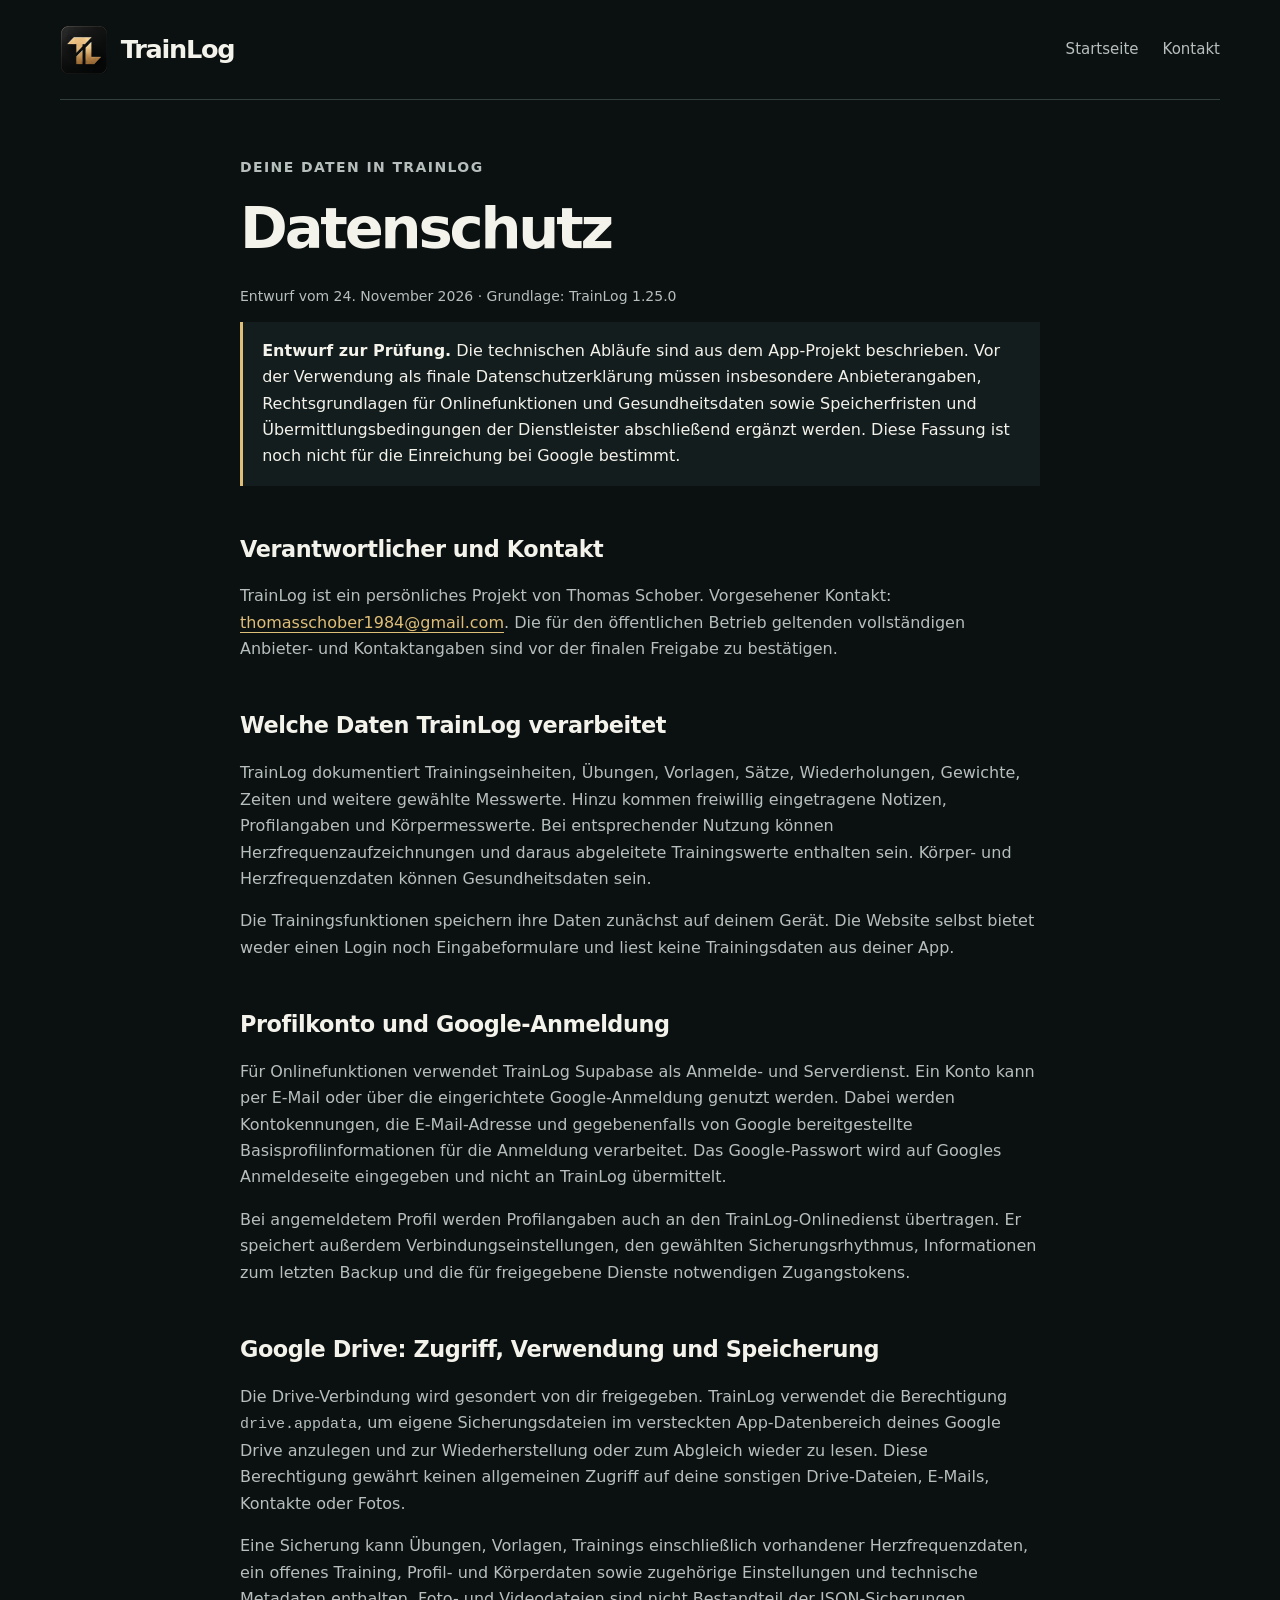
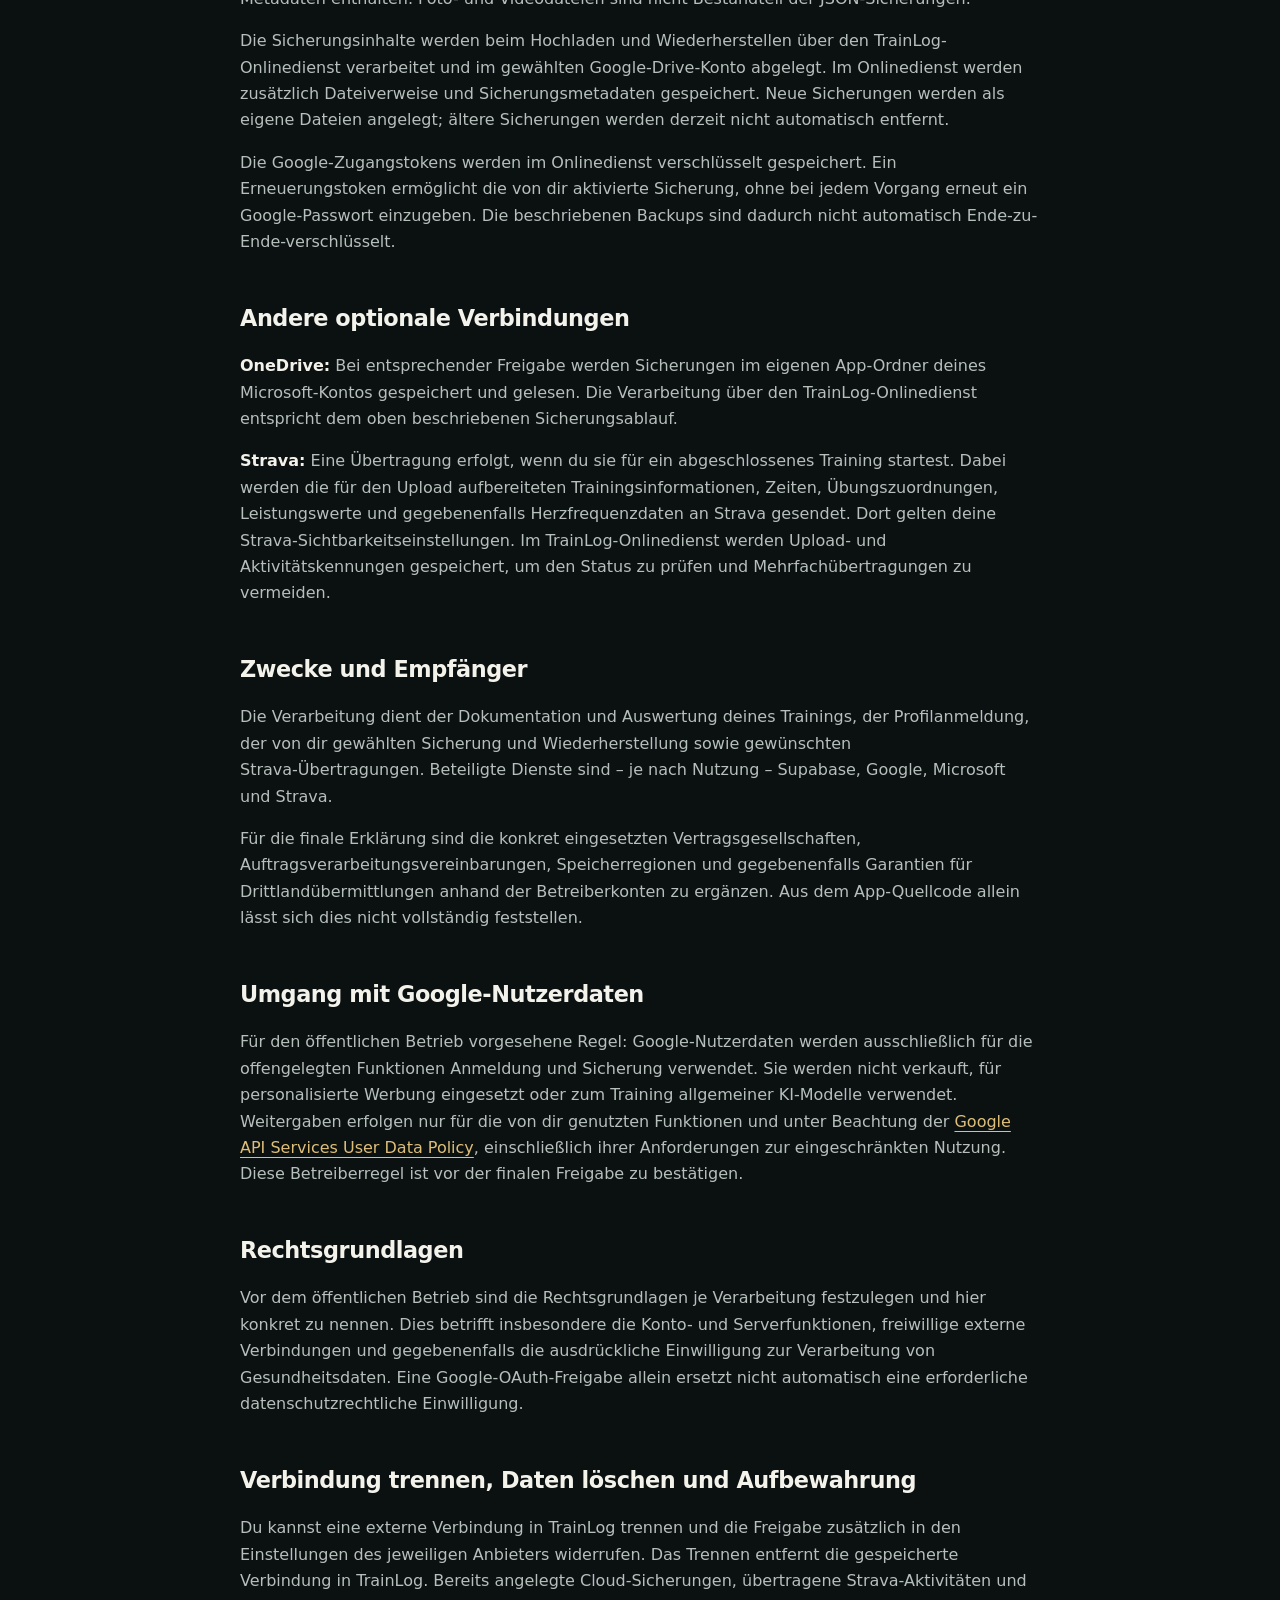
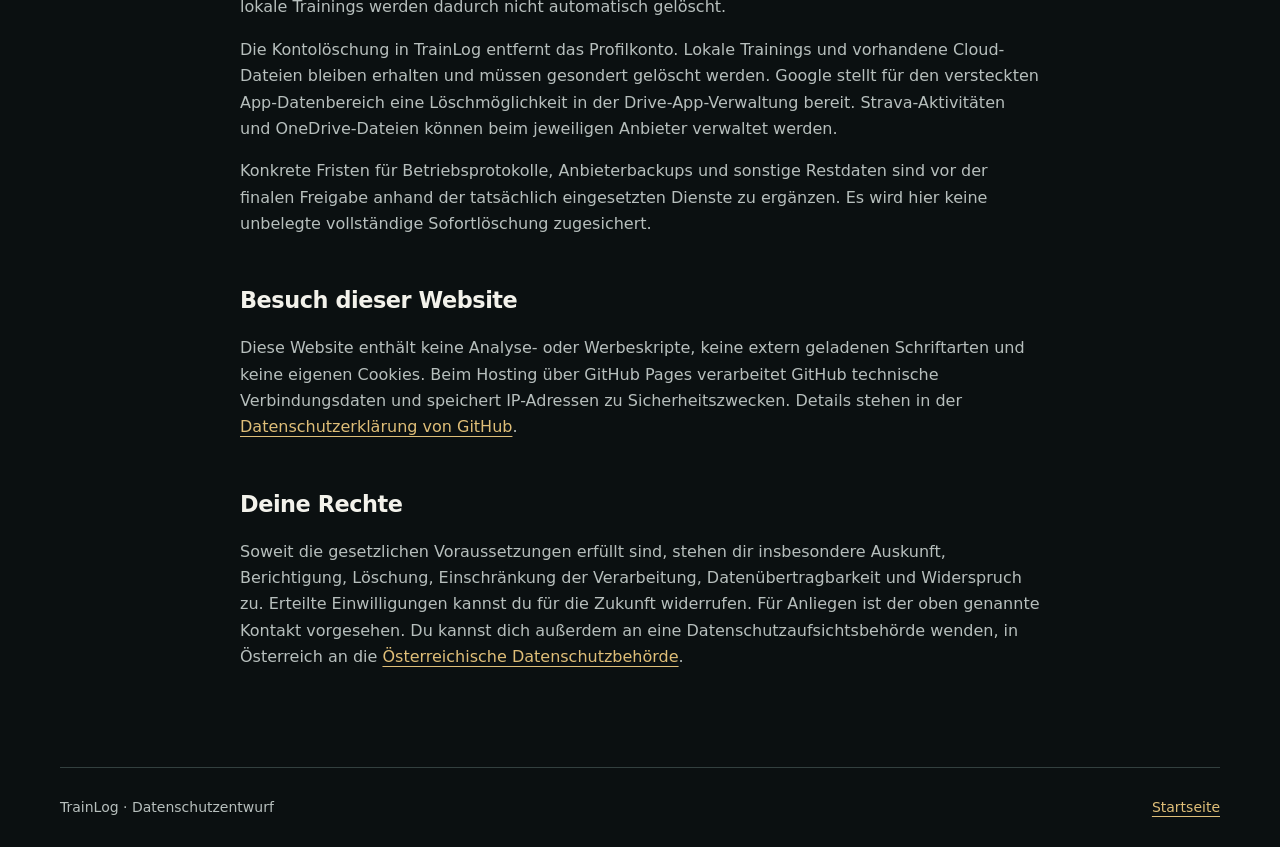
==== datenschutz.html @ 9e6ca292 "Add TrainLog homepage and privacy draft" ====
<!doctype html>
<html lang="de">
<head>
  <meta charset="utf-8"><meta name="viewport" content="width=device-width, initial-scale=1">
  <meta name="robots" content="noindex"><meta name="description" content="Datenschutzhinweise zu TrainLog, Google-Anmeldung, Cloud-Sicherungen und Strava.">
  <title>Datenschutz – TrainLog</title>
  <link rel="icon" href="logo.png" type="image/png"><link rel="stylesheet" href="style.css">
</head>
<body>
  <a class="skip" href="#inhalt">Zum Inhalt</a>
  <header class="site-header wrap"><a class="brand" href="index.html" aria-label="TrainLog Startseite"><img src="logo.png" alt="" width="48" height="48"><span>TrainLog</span></a><nav aria-label="Hauptnavigation"><a href="index.html">Startseite</a><a href="#kontakt">Kontakt</a></nav></header>
  <main id="inhalt" class="legal wrap">
    <p class="eyebrow">Deine Daten in TrainLog</p><h1>Datenschutz</h1><p class="meta">Entwurf vom 24. November 2026 · Grundlage: TrainLog 1.25.0</p>
    <aside class="draft-note"><p><strong>Entwurf zur Prüfung.</strong> Die technischen Abläufe sind aus dem App-Projekt beschrieben. Vor der Verwendung als finale Datenschutzerklärung müssen insbesondere Anbieterangaben, Rechtsgrundlagen für Onlinefunktionen und Gesundheitsdaten sowie Speicherfristen und Übermittlungsbedingungen der Dienstleister abschließend ergänzt werden. Diese Fassung ist noch nicht für die Einreichung bei Google bestimmt.</p></aside>
    <h2 id="kontakt">Verantwortlicher und Kontakt</h2>
    <p>TrainLog ist ein persönliches Projekt von Thomas Schober. Vorgesehener Kontakt: <a href="mailto:thomasschober1984@gmail.com">thomasschober1984@gmail.com</a>. Die für den öffentlichen Betrieb geltenden vollständigen Anbieter- und Kontaktangaben sind vor der finalen Freigabe zu bestätigen.</p>
    <h2>Welche Daten TrainLog verarbeitet</h2>
    <p>TrainLog dokumentiert Trainingseinheiten, Übungen, Vorlagen, Sätze, Wiederholungen, Gewichte, Zeiten und weitere gewählte Messwerte. Hinzu kommen freiwillig eingetragene Notizen, Profilangaben und Körpermesswerte. Bei entsprechender Nutzung können Herzfrequenzaufzeichnungen und daraus abgeleitete Trainingswerte enthalten sein. Körper- und Herzfrequenzdaten können Gesundheitsdaten sein.</p>
    <p>Die Trainingsfunktionen speichern ihre Daten zunächst auf deinem Gerät. Die Website selbst bietet weder einen Login noch Eingabeformulare und liest keine Trainingsdaten aus deiner App.</p>
    <h2>Profilkonto und Google-Anmeldung</h2>
    <p>Für Onlinefunktionen verwendet TrainLog Supabase als Anmelde- und Serverdienst. Ein Konto kann per E-Mail oder über die eingerichtete Google-Anmeldung genutzt werden. Dabei werden Kontokennungen, die E-Mail-Adresse und gegebenenfalls von Google bereitgestellte Basisprofilinformationen für die Anmeldung verarbeitet. Das Google-Passwort wird auf Googles Anmeldeseite eingegeben und nicht an TrainLog übermittelt.</p>
    <p>Bei angemeldetem Profil werden Profilangaben auch an den TrainLog-Onlinedienst übertragen. Er speichert außerdem Verbindungseinstellungen, den gewählten Sicherungsrhythmus, Informationen zum letzten Backup und die für freigegebene Dienste notwendigen Zugangstokens.</p>
    <h2>Google Drive: Zugriff, Verwendung und Speicherung</h2>
    <p>Die Drive-Verbindung wird gesondert von dir freigegeben. TrainLog verwendet die Berechtigung <code>drive.appdata</code>, um eigene Sicherungsdateien im versteckten App-Datenbereich deines Google Drive anzulegen und zur Wiederherstellung oder zum Abgleich wieder zu lesen. Diese Berechtigung gewährt keinen allgemeinen Zugriff auf deine sonstigen Drive-Dateien, E-Mails, Kontakte oder Fotos.</p>
    <p>Eine Sicherung kann Übungen, Vorlagen, Trainings einschließlich vorhandener Herzfrequenzdaten, ein offenes Training, Profil- und Körperdaten sowie zugehörige Einstellungen und technische Metadaten enthalten. Foto- und Videodateien sind nicht Bestandteil der JSON-Sicherungen.</p>
    <p>Die Sicherungsinhalte werden beim Hochladen und Wiederherstellen über den TrainLog-Onlinedienst verarbeitet und im gewählten Google-Drive-Konto abgelegt. Im Onlinedienst werden zusätzlich Dateiverweise und Sicherungsmetadaten gespeichert. Neue Sicherungen werden als eigene Dateien angelegt; ältere Sicherungen werden derzeit nicht automatisch entfernt.</p>
    <p>Die Google-Zugangstokens werden im Onlinedienst verschlüsselt gespeichert. Ein Erneuerungstoken ermöglicht die von dir aktivierte Sicherung, ohne bei jedem Vorgang erneut ein Google-Passwort einzugeben. Die beschriebenen Backups sind dadurch nicht automatisch Ende-zu-Ende-verschlüsselt.</p>
    <h2>Andere optionale Verbindungen</h2>
    <p><strong>OneDrive:</strong> Bei entsprechender Freigabe werden Sicherungen im eigenen App-Ordner deines Microsoft-Kontos gespeichert und gelesen. Die Verarbeitung über den TrainLog-Onlinedienst entspricht dem oben beschriebenen Sicherungsablauf.</p>
    <p><strong>Strava:</strong> Eine Übertragung erfolgt, wenn du sie für ein abgeschlossenes Training startest. Dabei werden die für den Upload aufbereiteten Trainingsinformationen, Zeiten, Übungszuordnungen, Leistungswerte und gegebenenfalls Herzfrequenzdaten an Strava gesendet. Dort gelten deine Strava-Sichtbarkeitseinstellungen. Im TrainLog-Onlinedienst werden Upload- und Aktivitätskennungen gespeichert, um den Status zu prüfen und Mehrfachübertragungen zu vermeiden.</p>
    <h2>Zwecke und Empfänger</h2>
    <p>Die Verarbeitung dient der Dokumentation und Auswertung deines Trainings, der Profilanmeldung, der von dir gewählten Sicherung und Wiederherstellung sowie gewünschten Strava-Übertragungen. Beteiligte Dienste sind – je nach Nutzung – Supabase, Google, Microsoft und Strava.</p>
    <p>Für die finale Erklärung sind die konkret eingesetzten Vertragsgesellschaften, Auftragsverarbeitungsvereinbarungen, Speicherregionen und gegebenenfalls Garantien für Drittlandübermittlungen anhand der Betreiberkonten zu ergänzen. Aus dem App-Quellcode allein lässt sich dies nicht vollständig feststellen.</p>
    <h2>Umgang mit Google-Nutzerdaten</h2>
    <p>Für den öffentlichen Betrieb vorgesehene Regel: Google-Nutzerdaten werden ausschließlich für die offengelegten Funktionen Anmeldung und Sicherung verwendet. Sie werden nicht verkauft, für personalisierte Werbung eingesetzt oder zum Training allgemeiner KI-Modelle verwendet. Weitergaben erfolgen nur für die von dir genutzten Funktionen und unter Beachtung der <a href="https://developers.google.com/terms/api-services-user-data-policy">Google API Services User Data Policy</a>, einschließlich ihrer Anforderungen zur eingeschränkten Nutzung. Diese Betreiberregel ist vor der finalen Freigabe zu bestätigen.</p>
    <h2>Rechtsgrundlagen</h2>
    <p>Vor dem öffentlichen Betrieb sind die Rechtsgrundlagen je Verarbeitung festzulegen und hier konkret zu nennen. Dies betrifft insbesondere die Konto- und Serverfunktionen, freiwillige externe Verbindungen und gegebenenfalls die ausdrückliche Einwilligung zur Verarbeitung von Gesundheitsdaten. Eine Google-OAuth-Freigabe allein ersetzt nicht automatisch eine erforderliche datenschutzrechtliche Einwilligung.</p>
    <h2>Verbindung trennen, Daten löschen und Aufbewahrung</h2>
    <p>Du kannst eine externe Verbindung in TrainLog trennen und die Freigabe zusätzlich in den Einstellungen des jeweiligen Anbieters widerrufen. Das Trennen entfernt die gespeicherte Verbindung in TrainLog. Bereits angelegte Cloud-Sicherungen, übertragene Strava-Aktivitäten und lokale Trainings werden dadurch nicht automatisch gelöscht.</p>
    <p>Die Kontolöschung in TrainLog entfernt das Profilkonto. Lokale Trainings und vorhandene Cloud-Dateien bleiben erhalten und müssen gesondert gelöscht werden. Google stellt für den versteckten App-Datenbereich eine Löschmöglichkeit in der Drive-App-Verwaltung bereit. Strava-Aktivitäten und OneDrive-Dateien können beim jeweiligen Anbieter verwaltet werden.</p>
    <p>Konkrete Fristen für Betriebsprotokolle, Anbieterbackups und sonstige Restdaten sind vor der finalen Freigabe anhand der tatsächlich eingesetzten Dienste zu ergänzen. Es wird hier keine unbelegte vollständige Sofortlöschung zugesichert.</p>
    <h2>Besuch dieser Website</h2>
    <p>Diese Website enthält keine Analyse- oder Werbeskripte, keine extern geladenen Schriftarten und keine eigenen Cookies. Beim Hosting über GitHub Pages verarbeitet GitHub technische Verbindungsdaten und speichert IP-Adressen zu Sicherheitszwecken. Details stehen in der <a href="https://docs.github.com/en/site-policy/privacy-policies/github-general-privacy-statement">Datenschutzerklärung von GitHub</a>.</p>
    <h2>Deine Rechte</h2>
    <p>Soweit die gesetzlichen Voraussetzungen erfüllt sind, stehen dir insbesondere Auskunft, Berichtigung, Löschung, Einschränkung der Verarbeitung, Datenübertragbarkeit und Widerspruch zu. Erteilte Einwilligungen kannst du für die Zukunft widerrufen. Für Anliegen ist der oben genannte Kontakt vorgesehen. Du kannst dich außerdem an eine Datenschutzaufsichtsbehörde wenden, in Österreich an die <a href="https://www.dsb.gv.at/">Österreichische Datenschutzbehörde</a>.</p>
  </main>
  <footer class="site-footer wrap"><span>TrainLog · Datenschutzentwurf</span><a href="index.html">Startseite</a></footer>
</body>
</html>
---- style.css ----
:root{color-scheme:dark;--bg:#0b1011;--panel:#141d1e;--text:#f3f2eb;--muted:#b7bfbd;--gold:#dfbe78;--line:#33403f;font-family:system-ui,-apple-system,BlinkMacSystemFont,"Segoe UI",sans-serif;font-size:16px}
*{box-sizing:border-box}html{scroll-behavior:smooth;scroll-padding-top:2rem}body{margin:0;background:var(--bg);color:var(--text);line-height:1.65}a{color:var(--gold);text-underline-offset:.25em}a:hover{text-decoration-thickness:2px}a:focus-visible{outline:2px solid var(--gold);outline-offset:6px;border-radius:2px}img{max-width:100%;height:auto}.wrap{width:min(1160px,calc(100% - 3rem));margin-inline:auto}.skip{position:absolute;left:1rem;top:-10rem;background:var(--bg);padding:.75rem;z-index:10}.skip:focus{top:1rem}.site-header{display:flex;align-items:center;justify-content:space-between;gap:1.5rem;padding-block:1.6rem;border-bottom:1px solid var(--line)}.brand{display:flex;gap:.8rem;align-items:center;text-decoration:none;color:var(--text);font-size:1.6rem;font-weight:750;letter-spacing:-.05em}.brand img{width:48px;height:48px;object-fit:contain;border-radius:8px}.site-header nav{display:flex;flex-wrap:wrap;gap:1.5rem}.site-header nav a{color:var(--muted);font-size:.9375rem;text-decoration:none}.site-header nav a:hover{color:var(--gold)}.hero{min-height:640px;display:grid;grid-template-columns:1.12fr 1fr;align-items:center;gap:4rem;padding-block:5rem}.eyebrow{color:var(--gold);font-size:.875rem;font-weight:650;letter-spacing:.1em;text-transform:uppercase;margin:0 0 1.2rem}h1,h2,h3,p{margin-top:0}h1{font-size:clamp(2.8rem,5.5vw,4.6rem);letter-spacing:-.055em;line-height:1.08;margin-bottom:1.5rem}h1 span{color:var(--gold)}.intro{color:var(--muted);font-size:1.15rem;max-width:34rem;line-height:1.75;margin-bottom:2rem}.button{display:inline-block;background:var(--gold);color:#161710;font-weight:700;padding:.9rem 1.3rem;border-radius:6px;text-decoration:none}.button:hover{background:#edd39c}.training-example{position:relative;overflow:hidden;padding:2rem;background:linear-gradient(140deg,#22302d,#11191a 70%);border:1px solid #6d6044;border-radius:20px;box-shadow:0 20px 60px #0004}.training-example:before{content:"";display:block;width:42%;height:3px;position:absolute;top:0;left:2rem;background:var(--gold)}.example-top{display:flex;justify-content:space-between;align-items:center;gap:1rem;color:var(--muted);font-size:.875rem;margin-bottom:1.7rem}.example-label{border:1px solid var(--line);padding:.15rem .5rem;border-radius:20px;font-size:.8125rem}.training-example h2{font-size:2rem;letter-spacing:-.04em;margin-bottom:1.5rem}.volume{font-size:clamp(2.7rem,5vw,4rem);font-weight:800;letter-spacing:-.06em;line-height:1.1;color:var(--gold);margin-bottom:.4rem}.volume span{font-size:.5em;letter-spacing:-.02em}.volume-caption{font-size:.875rem;color:var(--muted);margin-bottom:2rem}.metrics{display:grid;grid-template-columns:repeat(3,1fr);gap:.75rem;padding-block:1.4rem;border-block:1px solid var(--line)}.metrics strong{display:block;font-size:1.45rem}.metrics span{font-size:.875rem;color:var(--muted)}.example-bottom{font-size:.9375rem;color:var(--muted);padding-top:1.2rem}.section{padding-block:5rem}.section h2{font-size:clamp(2rem,3.5vw,3rem);line-height:1.15;letter-spacing:-.04em;margin-bottom:2.5rem}.features{display:grid;grid-template-columns:repeat(2,1fr);gap:2.5rem 4rem}.features article{border-top:1px solid var(--line);padding-top:1.5rem}.features h3{font-size:1.25rem;margin-bottom:.6rem}.features p,.split p,.contact p{color:var(--muted)}.backup-section{background:var(--panel);border-block:1px solid var(--line)}.split{display:grid;grid-template-columns:1fr 1fr;gap:5rem}.split h2{margin-bottom:1.5rem}.split h3{font-size:1.25rem;margin-bottom:1rem}.text-link{font-weight:650}.contact h2{margin-bottom:1rem}.site-footer{border-top:1px solid var(--line);padding-block:1.8rem;display:flex;flex-wrap:wrap;justify-content:space-between;gap:1rem;font-size:.875rem;color:var(--muted)}.legal{max-width:800px;padding-block:3.5rem 5rem}.legal h1{font-size:clamp(2.5rem,6vw,3.6rem)}.legal h2{font-size:1.4rem;letter-spacing:-.02em;margin-top:2.8rem;margin-bottom:1rem}.legal p,.legal li{color:var(--muted)}.legal strong{color:var(--text)}.legal ul{padding-left:1.3rem}.draft-note{border-left:3px solid var(--gold);padding:1rem 1.2rem;background:var(--panel);margin-bottom:2.5rem}.draft-note p{margin:0}.legal .draft-note,.legal .draft-note p{color:var(--text)}.legal code{overflow-wrap:anywhere;font-size:.9375rem}.meta{font-size:.875rem;color:var(--muted)}.legal a,.contact a{overflow-wrap:anywhere}
@media(max-width:850px){.hero{grid-template-columns:1fr;gap:3rem;padding-block:3.5rem;min-height:auto}.hero-copy{max-width:650px}.training-example{width:min(100%,480px)}.split{grid-template-columns:1fr;gap:2rem}.features{gap:2rem}.section{padding-block:3.5rem}}
@media(max-width:480px){.wrap{width:calc(100% - 2rem)}.site-header{align-items:flex-start;flex-direction:column;gap:1rem}.site-header nav{gap:1.2rem}.brand{font-size:1.4rem}.brand img{width:40px;height:40px}.hero{padding-block:2.5rem}h1{font-size:2.7rem}.intro{font-size:1.0625rem}.training-example{padding:1.4rem}.features{grid-template-columns:1fr}.metrics span{font-size:.8125rem}.example-top{gap:.5rem}.section{padding-block:3rem}}
@media(prefers-reduced-motion:reduce){html{scroll-behavior:auto}}
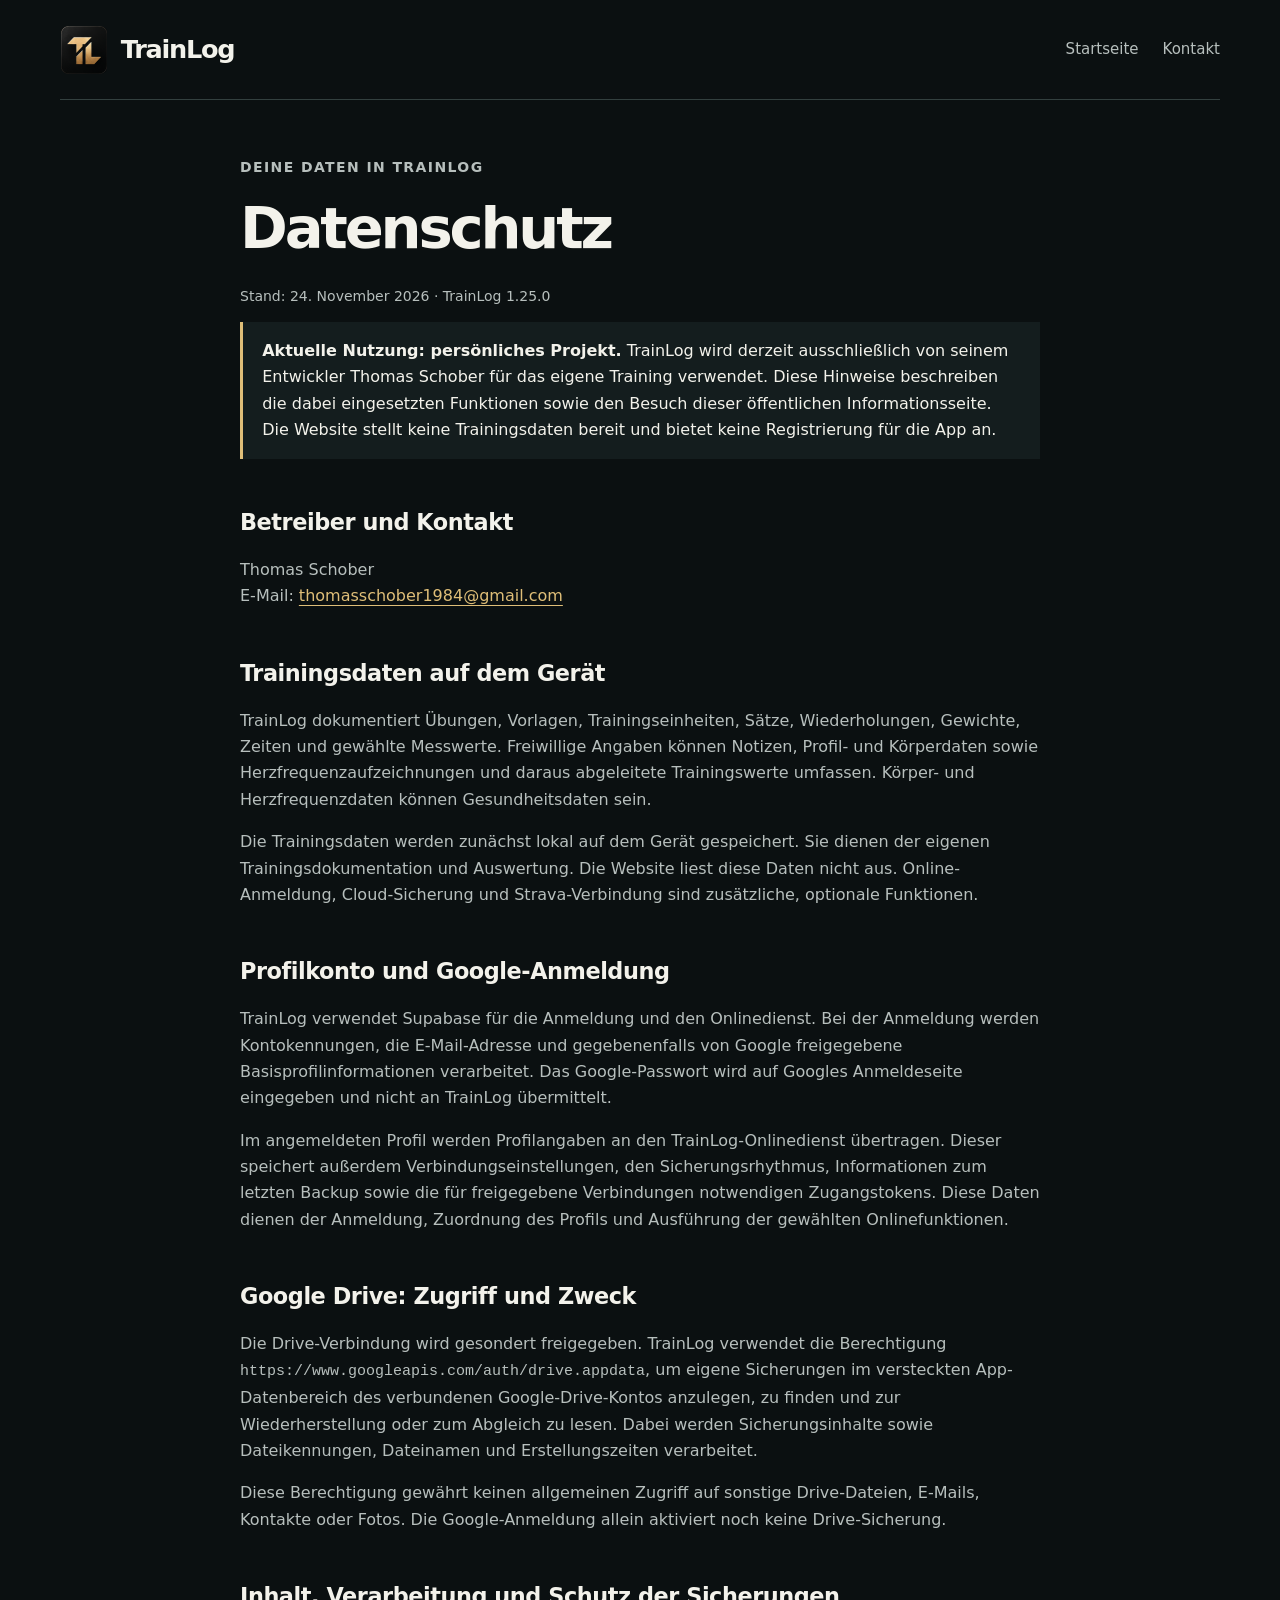
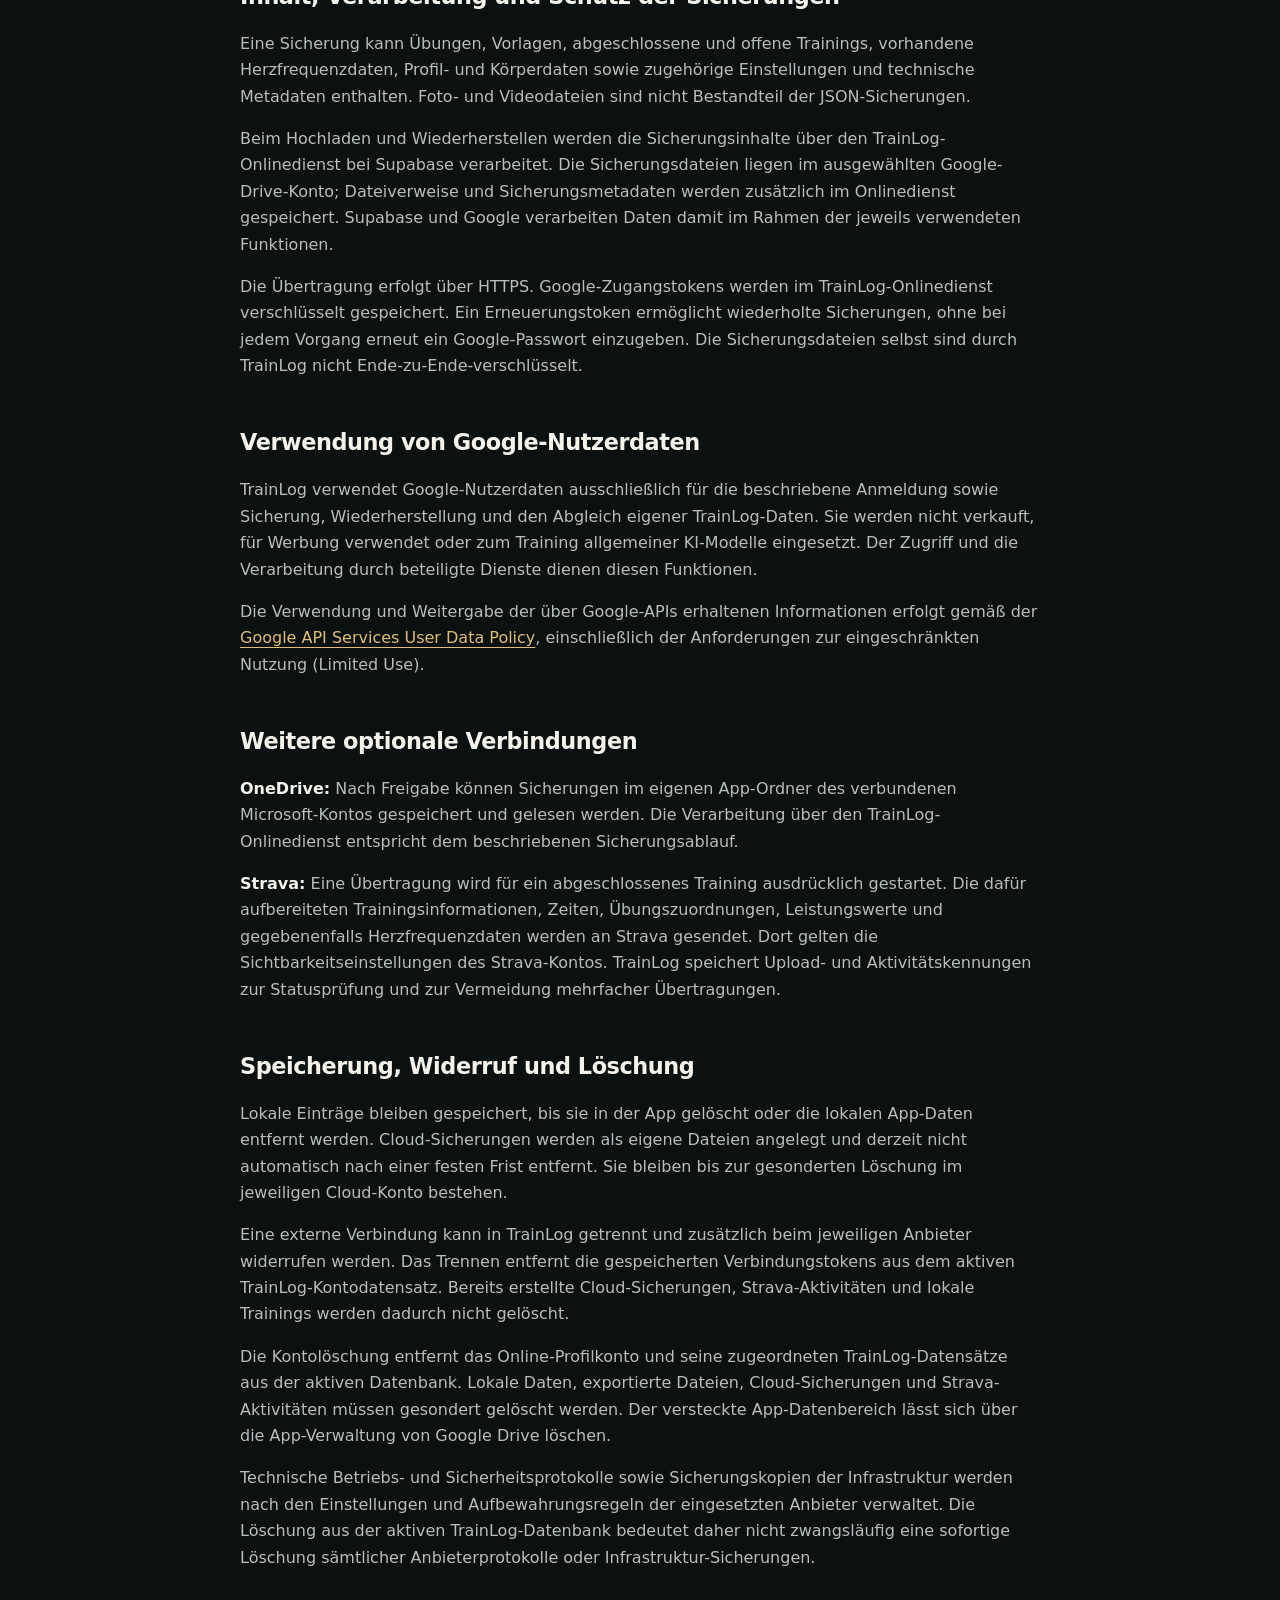
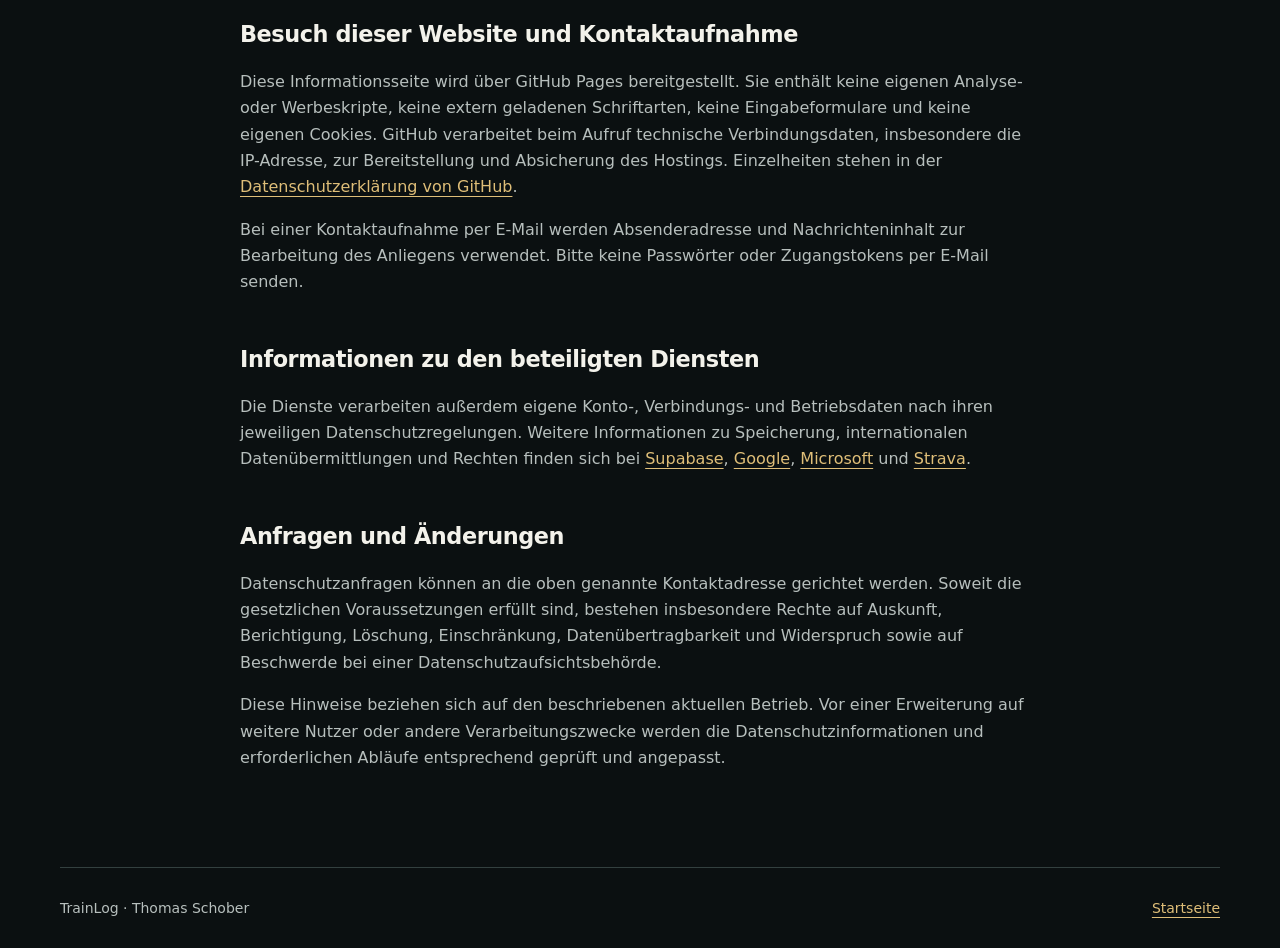
==== commit 45fa009a: "Clarify personal use and publish current privacy information" ====
--- a/datenschutz.html
+++ b/datenschutz.html
@@ -2,7 +2,7 @@
 <html lang="de">
 <head>
   <meta charset="utf-8"><meta name="viewport" content="width=device-width, initial-scale=1">
-  <meta name="robots" content="noindex"><meta name="description" content="Datenschutzhinweise zu TrainLog, Google-Anmeldung, Cloud-Sicherungen und Strava.">
+  <meta name="description" content="Datenschutzhinweise zur privaten Nutzung von TrainLog, zur Google-Anmeldung und zu optionalen Sicherungen in Google Drive.">
   <title>Datenschutz – TrainLog</title>
   <link rel="icon" href="logo.png" type="image/png"><link rel="stylesheet" href="style.css">
 </head>
@@ -10,40 +10,43 @@
   <a class="skip" href="#inhalt">Zum Inhalt</a>
   <header class="site-header wrap"><a class="brand" href="index.html" aria-label="TrainLog Startseite"><img src="logo.png" alt="" width="48" height="48"><span>TrainLog</span></a><nav aria-label="Hauptnavigation"><a href="index.html">Startseite</a><a href="#kontakt">Kontakt</a></nav></header>
   <main id="inhalt" class="legal wrap">
-    <p class="eyebrow">Deine Daten in TrainLog</p><h1>Datenschutz</h1><p class="meta">Entwurf vom 24. November 2026 · Grundlage: TrainLog 1.25.0</p>
-    <aside class="draft-note"><p><strong>Entwurf zur Prüfung.</strong> Die technischen Abläufe sind aus dem App-Projekt beschrieben. Vor der Verwendung als finale Datenschutzerklärung müssen insbesondere Anbieterangaben, Rechtsgrundlagen für Onlinefunktionen und Gesundheitsdaten sowie Speicherfristen und Übermittlungsbedingungen der Dienstleister abschließend ergänzt werden. Diese Fassung ist noch nicht für die Einreichung bei Google bestimmt.</p></aside>
-    <h2 id="kontakt">Verantwortlicher und Kontakt</h2>
-    <p>TrainLog ist ein persönliches Projekt von Thomas Schober. Vorgesehener Kontakt: <a href="mailto:thomasschober1984@gmail.com">thomasschober1984@gmail.com</a>. Die für den öffentlichen Betrieb geltenden vollständigen Anbieter- und Kontaktangaben sind vor der finalen Freigabe zu bestätigen.</p>
-    <h2>Welche Daten TrainLog verarbeitet</h2>
-    <p>TrainLog dokumentiert Trainingseinheiten, Übungen, Vorlagen, Sätze, Wiederholungen, Gewichte, Zeiten und weitere gewählte Messwerte. Hinzu kommen freiwillig eingetragene Notizen, Profilangaben und Körpermesswerte. Bei entsprechender Nutzung können Herzfrequenzaufzeichnungen und daraus abgeleitete Trainingswerte enthalten sein. Körper- und Herzfrequenzdaten können Gesundheitsdaten sein.</p>
-    <p>Die Trainingsfunktionen speichern ihre Daten zunächst auf deinem Gerät. Die Website selbst bietet weder einen Login noch Eingabeformulare und liest keine Trainingsdaten aus deiner App.</p>
+    <p class="eyebrow">Deine Daten in TrainLog</p><h1>Datenschutz</h1><p class="meta">Stand: 24. November 2026 · TrainLog 1.25.0</p>
+    <aside class="draft-note"><p><strong>Aktuelle Nutzung: persönliches Projekt.</strong> TrainLog wird derzeit ausschließlich von seinem Entwickler Thomas Schober für das eigene Training verwendet. Diese Hinweise beschreiben die dabei eingesetzten Funktionen sowie den Besuch dieser öffentlichen Informationsseite. Die Website stellt keine Trainingsdaten bereit und bietet keine Registrierung für die App an.</p></aside>
+    <h2 id="kontakt">Betreiber und Kontakt</h2>
+    <p>Thomas Schober<br>E-Mail: <a href="mailto:thomasschober1984@gmail.com">thomasschober1984@gmail.com</a></p>
+    <h2>Trainingsdaten auf dem Gerät</h2>
+    <p>TrainLog dokumentiert Übungen, Vorlagen, Trainingseinheiten, Sätze, Wiederholungen, Gewichte, Zeiten und gewählte Messwerte. Freiwillige Angaben können Notizen, Profil- und Körperdaten sowie Herzfrequenzaufzeichnungen und daraus abgeleitete Trainingswerte umfassen. Körper- und Herzfrequenzdaten können Gesundheitsdaten sein.</p>
+    <p>Die Trainingsdaten werden zunächst lokal auf dem Gerät gespeichert. Sie dienen der eigenen Trainingsdokumentation und Auswertung. Die Website liest diese Daten nicht aus. Online-Anmeldung, Cloud-Sicherung und Strava-Verbindung sind zusätzliche, optionale Funktionen.</p>
     <h2>Profilkonto und Google-Anmeldung</h2>
-    <p>Für Onlinefunktionen verwendet TrainLog Supabase als Anmelde- und Serverdienst. Ein Konto kann per E-Mail oder über die eingerichtete Google-Anmeldung genutzt werden. Dabei werden Kontokennungen, die E-Mail-Adresse und gegebenenfalls von Google bereitgestellte Basisprofilinformationen für die Anmeldung verarbeitet. Das Google-Passwort wird auf Googles Anmeldeseite eingegeben und nicht an TrainLog übermittelt.</p>
-    <p>Bei angemeldetem Profil werden Profilangaben auch an den TrainLog-Onlinedienst übertragen. Er speichert außerdem Verbindungseinstellungen, den gewählten Sicherungsrhythmus, Informationen zum letzten Backup und die für freigegebene Dienste notwendigen Zugangstokens.</p>
-    <h2>Google Drive: Zugriff, Verwendung und Speicherung</h2>
-    <p>Die Drive-Verbindung wird gesondert von dir freigegeben. TrainLog verwendet die Berechtigung <code>drive.appdata</code>, um eigene Sicherungsdateien im versteckten App-Datenbereich deines Google Drive anzulegen und zur Wiederherstellung oder zum Abgleich wieder zu lesen. Diese Berechtigung gewährt keinen allgemeinen Zugriff auf deine sonstigen Drive-Dateien, E-Mails, Kontakte oder Fotos.</p>
-    <p>Eine Sicherung kann Übungen, Vorlagen, Trainings einschließlich vorhandener Herzfrequenzdaten, ein offenes Training, Profil- und Körperdaten sowie zugehörige Einstellungen und technische Metadaten enthalten. Foto- und Videodateien sind nicht Bestandteil der JSON-Sicherungen.</p>
-    <p>Die Sicherungsinhalte werden beim Hochladen und Wiederherstellen über den TrainLog-Onlinedienst verarbeitet und im gewählten Google-Drive-Konto abgelegt. Im Onlinedienst werden zusätzlich Dateiverweise und Sicherungsmetadaten gespeichert. Neue Sicherungen werden als eigene Dateien angelegt; ältere Sicherungen werden derzeit nicht automatisch entfernt.</p>
-    <p>Die Google-Zugangstokens werden im Onlinedienst verschlüsselt gespeichert. Ein Erneuerungstoken ermöglicht die von dir aktivierte Sicherung, ohne bei jedem Vorgang erneut ein Google-Passwort einzugeben. Die beschriebenen Backups sind dadurch nicht automatisch Ende-zu-Ende-verschlüsselt.</p>
-    <h2>Andere optionale Verbindungen</h2>
-    <p><strong>OneDrive:</strong> Bei entsprechender Freigabe werden Sicherungen im eigenen App-Ordner deines Microsoft-Kontos gespeichert und gelesen. Die Verarbeitung über den TrainLog-Onlinedienst entspricht dem oben beschriebenen Sicherungsablauf.</p>
-    <p><strong>Strava:</strong> Eine Übertragung erfolgt, wenn du sie für ein abgeschlossenes Training startest. Dabei werden die für den Upload aufbereiteten Trainingsinformationen, Zeiten, Übungszuordnungen, Leistungswerte und gegebenenfalls Herzfrequenzdaten an Strava gesendet. Dort gelten deine Strava-Sichtbarkeitseinstellungen. Im TrainLog-Onlinedienst werden Upload- und Aktivitätskennungen gespeichert, um den Status zu prüfen und Mehrfachübertragungen zu vermeiden.</p>
-    <h2>Zwecke und Empfänger</h2>
-    <p>Die Verarbeitung dient der Dokumentation und Auswertung deines Trainings, der Profilanmeldung, der von dir gewählten Sicherung und Wiederherstellung sowie gewünschten Strava-Übertragungen. Beteiligte Dienste sind – je nach Nutzung – Supabase, Google, Microsoft und Strava.</p>
-    <p>Für die finale Erklärung sind die konkret eingesetzten Vertragsgesellschaften, Auftragsverarbeitungsvereinbarungen, Speicherregionen und gegebenenfalls Garantien für Drittlandübermittlungen anhand der Betreiberkonten zu ergänzen. Aus dem App-Quellcode allein lässt sich dies nicht vollständig feststellen.</p>
-    <h2>Umgang mit Google-Nutzerdaten</h2>
-    <p>Für den öffentlichen Betrieb vorgesehene Regel: Google-Nutzerdaten werden ausschließlich für die offengelegten Funktionen Anmeldung und Sicherung verwendet. Sie werden nicht verkauft, für personalisierte Werbung eingesetzt oder zum Training allgemeiner KI-Modelle verwendet. Weitergaben erfolgen nur für die von dir genutzten Funktionen und unter Beachtung der <a href="https://developers.google.com/terms/api-services-user-data-policy">Google API Services User Data Policy</a>, einschließlich ihrer Anforderungen zur eingeschränkten Nutzung. Diese Betreiberregel ist vor der finalen Freigabe zu bestätigen.</p>
-    <h2>Rechtsgrundlagen</h2>
-    <p>Vor dem öffentlichen Betrieb sind die Rechtsgrundlagen je Verarbeitung festzulegen und hier konkret zu nennen. Dies betrifft insbesondere die Konto- und Serverfunktionen, freiwillige externe Verbindungen und gegebenenfalls die ausdrückliche Einwilligung zur Verarbeitung von Gesundheitsdaten. Eine Google-OAuth-Freigabe allein ersetzt nicht automatisch eine erforderliche datenschutzrechtliche Einwilligung.</p>
-    <h2>Verbindung trennen, Daten löschen und Aufbewahrung</h2>
-    <p>Du kannst eine externe Verbindung in TrainLog trennen und die Freigabe zusätzlich in den Einstellungen des jeweiligen Anbieters widerrufen. Das Trennen entfernt die gespeicherte Verbindung in TrainLog. Bereits angelegte Cloud-Sicherungen, übertragene Strava-Aktivitäten und lokale Trainings werden dadurch nicht automatisch gelöscht.</p>
-    <p>Die Kontolöschung in TrainLog entfernt das Profilkonto. Lokale Trainings und vorhandene Cloud-Dateien bleiben erhalten und müssen gesondert gelöscht werden. Google stellt für den versteckten App-Datenbereich eine Löschmöglichkeit in der Drive-App-Verwaltung bereit. Strava-Aktivitäten und OneDrive-Dateien können beim jeweiligen Anbieter verwaltet werden.</p>
-    <p>Konkrete Fristen für Betriebsprotokolle, Anbieterbackups und sonstige Restdaten sind vor der finalen Freigabe anhand der tatsächlich eingesetzten Dienste zu ergänzen. Es wird hier keine unbelegte vollständige Sofortlöschung zugesichert.</p>
-    <h2>Besuch dieser Website</h2>
-    <p>Diese Website enthält keine Analyse- oder Werbeskripte, keine extern geladenen Schriftarten und keine eigenen Cookies. Beim Hosting über GitHub Pages verarbeitet GitHub technische Verbindungsdaten und speichert IP-Adressen zu Sicherheitszwecken. Details stehen in der <a href="https://docs.github.com/en/site-policy/privacy-policies/github-general-privacy-statement">Datenschutzerklärung von GitHub</a>.</p>
-    <h2>Deine Rechte</h2>
-    <p>Soweit die gesetzlichen Voraussetzungen erfüllt sind, stehen dir insbesondere Auskunft, Berichtigung, Löschung, Einschränkung der Verarbeitung, Datenübertragbarkeit und Widerspruch zu. Erteilte Einwilligungen kannst du für die Zukunft widerrufen. Für Anliegen ist der oben genannte Kontakt vorgesehen. Du kannst dich außerdem an eine Datenschutzaufsichtsbehörde wenden, in Österreich an die <a href="https://www.dsb.gv.at/">Österreichische Datenschutzbehörde</a>.</p>
+    <p>TrainLog verwendet Supabase für die Anmeldung und den Onlinedienst. Bei der Anmeldung werden Kontokennungen, die E-Mail-Adresse und gegebenenfalls von Google freigegebene Basisprofilinformationen verarbeitet. Das Google-Passwort wird auf Googles Anmeldeseite eingegeben und nicht an TrainLog übermittelt.</p>
+    <p>Im angemeldeten Profil werden Profilangaben an den TrainLog-Onlinedienst übertragen. Dieser speichert außerdem Verbindungseinstellungen, den Sicherungsrhythmus, Informationen zum letzten Backup sowie die für freigegebene Verbindungen notwendigen Zugangstokens. Diese Daten dienen der Anmeldung, Zuordnung des Profils und Ausführung der gewählten Onlinefunktionen.</p>
+    <h2>Google Drive: Zugriff und Zweck</h2>
+    <p>Die Drive-Verbindung wird gesondert freigegeben. TrainLog verwendet die Berechtigung <code>https://www.googleapis.com/auth/drive.appdata</code>, um eigene Sicherungen im versteckten App-Datenbereich des verbundenen Google-Drive-Kontos anzulegen, zu finden und zur Wiederherstellung oder zum Abgleich zu lesen. Dabei werden Sicherungsinhalte sowie Dateikennungen, Dateinamen und Erstellungszeiten verarbeitet.</p>
+    <p>Diese Berechtigung gewährt keinen allgemeinen Zugriff auf sonstige Drive-Dateien, E-Mails, Kontakte oder Fotos. Die Google-Anmeldung allein aktiviert noch keine Drive-Sicherung.</p>
+    <h2>Inhalt, Verarbeitung und Schutz der Sicherungen</h2>
+    <p>Eine Sicherung kann Übungen, Vorlagen, abgeschlossene und offene Trainings, vorhandene Herzfrequenzdaten, Profil- und Körperdaten sowie zugehörige Einstellungen und technische Metadaten enthalten. Foto- und Videodateien sind nicht Bestandteil der JSON-Sicherungen.</p>
+    <p>Beim Hochladen und Wiederherstellen werden die Sicherungsinhalte über den TrainLog-Onlinedienst bei Supabase verarbeitet. Die Sicherungsdateien liegen im ausgewählten Google-Drive-Konto; Dateiverweise und Sicherungsmetadaten werden zusätzlich im Onlinedienst gespeichert. Supabase und Google verarbeiten Daten damit im Rahmen der jeweils verwendeten Funktionen.</p>
+    <p>Die Übertragung erfolgt über HTTPS. Google-Zugangstokens werden im TrainLog-Onlinedienst verschlüsselt gespeichert. Ein Erneuerungstoken ermöglicht wiederholte Sicherungen, ohne bei jedem Vorgang erneut ein Google-Passwort einzugeben. Die Sicherungsdateien selbst sind durch TrainLog nicht Ende-zu-Ende-verschlüsselt.</p>
+    <h2>Verwendung von Google-Nutzerdaten</h2>
+    <p>TrainLog verwendet Google-Nutzerdaten ausschließlich für die beschriebene Anmeldung sowie Sicherung, Wiederherstellung und den Abgleich eigener TrainLog-Daten. Sie werden nicht verkauft, für Werbung verwendet oder zum Training allgemeiner KI-Modelle eingesetzt. Der Zugriff und die Verarbeitung durch beteiligte Dienste dienen diesen Funktionen.</p>
+    <p>Die Verwendung und Weitergabe der über Google-APIs erhaltenen Informationen erfolgt gemäß der <a href="https://developers.google.com/terms/api-services-user-data-policy">Google API Services User Data Policy</a>, einschließlich der Anforderungen zur eingeschränkten Nutzung (Limited Use).</p>
+    <h2>Weitere optionale Verbindungen</h2>
+    <p><strong>OneDrive:</strong> Nach Freigabe können Sicherungen im eigenen App-Ordner des verbundenen Microsoft-Kontos gespeichert und gelesen werden. Die Verarbeitung über den TrainLog-Onlinedienst entspricht dem beschriebenen Sicherungsablauf.</p>
+    <p><strong>Strava:</strong> Eine Übertragung wird für ein abgeschlossenes Training ausdrücklich gestartet. Die dafür aufbereiteten Trainingsinformationen, Zeiten, Übungszuordnungen, Leistungswerte und gegebenenfalls Herzfrequenzdaten werden an Strava gesendet. Dort gelten die Sichtbarkeitseinstellungen des Strava-Kontos. TrainLog speichert Upload- und Aktivitätskennungen zur Statusprüfung und zur Vermeidung mehrfacher Übertragungen.</p>
+    <h2>Speicherung, Widerruf und Löschung</h2>
+    <p>Lokale Einträge bleiben gespeichert, bis sie in der App gelöscht oder die lokalen App-Daten entfernt werden. Cloud-Sicherungen werden als eigene Dateien angelegt und derzeit nicht automatisch nach einer festen Frist entfernt. Sie bleiben bis zur gesonderten Löschung im jeweiligen Cloud-Konto bestehen.</p>
+    <p>Eine externe Verbindung kann in TrainLog getrennt und zusätzlich beim jeweiligen Anbieter widerrufen werden. Das Trennen entfernt die gespeicherten Verbindungstokens aus dem aktiven TrainLog-Kontodatensatz. Bereits erstellte Cloud-Sicherungen, Strava-Aktivitäten und lokale Trainings werden dadurch nicht gelöscht.</p>
+    <p>Die Kontolöschung entfernt das Online-Profilkonto und seine zugeordneten TrainLog-Datensätze aus der aktiven Datenbank. Lokale Daten, exportierte Dateien, Cloud-Sicherungen und Strava-Aktivitäten müssen gesondert gelöscht werden. Der versteckte App-Datenbereich lässt sich über die App-Verwaltung von Google Drive löschen.</p>
+    <p>Technische Betriebs- und Sicherheitsprotokolle sowie Sicherungskopien der Infrastruktur werden nach den Einstellungen und Aufbewahrungsregeln der eingesetzten Anbieter verwaltet. Die Löschung aus der aktiven TrainLog-Datenbank bedeutet daher nicht zwangsläufig eine sofortige Löschung sämtlicher Anbieterprotokolle oder Infrastruktur-Sicherungen.</p>
+    <h2>Besuch dieser Website und Kontaktaufnahme</h2>
+    <p>Diese Informationsseite wird über GitHub Pages bereitgestellt. Sie enthält keine eigenen Analyse- oder Werbeskripte, keine extern geladenen Schriftarten, keine Eingabeformulare und keine eigenen Cookies. GitHub verarbeitet beim Aufruf technische Verbindungsdaten, insbesondere die IP-Adresse, zur Bereitstellung und Absicherung des Hostings. Einzelheiten stehen in der <a href="https://docs.github.com/en/site-policy/privacy-policies/github-general-privacy-statement">Datenschutzerklärung von GitHub</a>.</p>
+    <p>Bei einer Kontaktaufnahme per E-Mail werden Absenderadresse und Nachrichteninhalt zur Bearbeitung des Anliegens verwendet. Bitte keine Passwörter oder Zugangstokens per E-Mail senden.</p>
+    <h2>Informationen zu den beteiligten Diensten</h2>
+    <p>Die Dienste verarbeiten außerdem eigene Konto-, Verbindungs- und Betriebsdaten nach ihren jeweiligen Datenschutzregelungen. Weitere Informationen zu Speicherung, internationalen Datenübermittlungen und Rechten finden sich bei <a href="https://supabase.com/privacy">Supabase</a>, <a href="https://policies.google.com/privacy">Google</a>, <a href="https://privacy.microsoft.com/privacystatement">Microsoft</a> und <a href="https://www.strava.com/legal/privacy">Strava</a>.</p>
+    <h2>Anfragen und Änderungen</h2>
+    <p>Datenschutzanfragen können an die oben genannte Kontaktadresse gerichtet werden. Soweit die gesetzlichen Voraussetzungen erfüllt sind, bestehen insbesondere Rechte auf Auskunft, Berichtigung, Löschung, Einschränkung, Datenübertragbarkeit und Widerspruch sowie auf Beschwerde bei einer Datenschutzaufsichtsbehörde.</p>
+    <p>Diese Hinweise beziehen sich auf den beschriebenen aktuellen Betrieb. Vor einer Erweiterung auf weitere Nutzer oder andere Verarbeitungszwecke werden die Datenschutzinformationen und erforderlichen Abläufe entsprechend geprüft und angepasst.</p>
   </main>
-  <footer class="site-footer wrap"><span>TrainLog · Datenschutzentwurf</span><a href="index.html">Startseite</a></footer>
+  <footer class="site-footer wrap"><span>TrainLog · Thomas Schober</span><a href="index.html">Startseite</a></footer>
 </body>
 </html>
